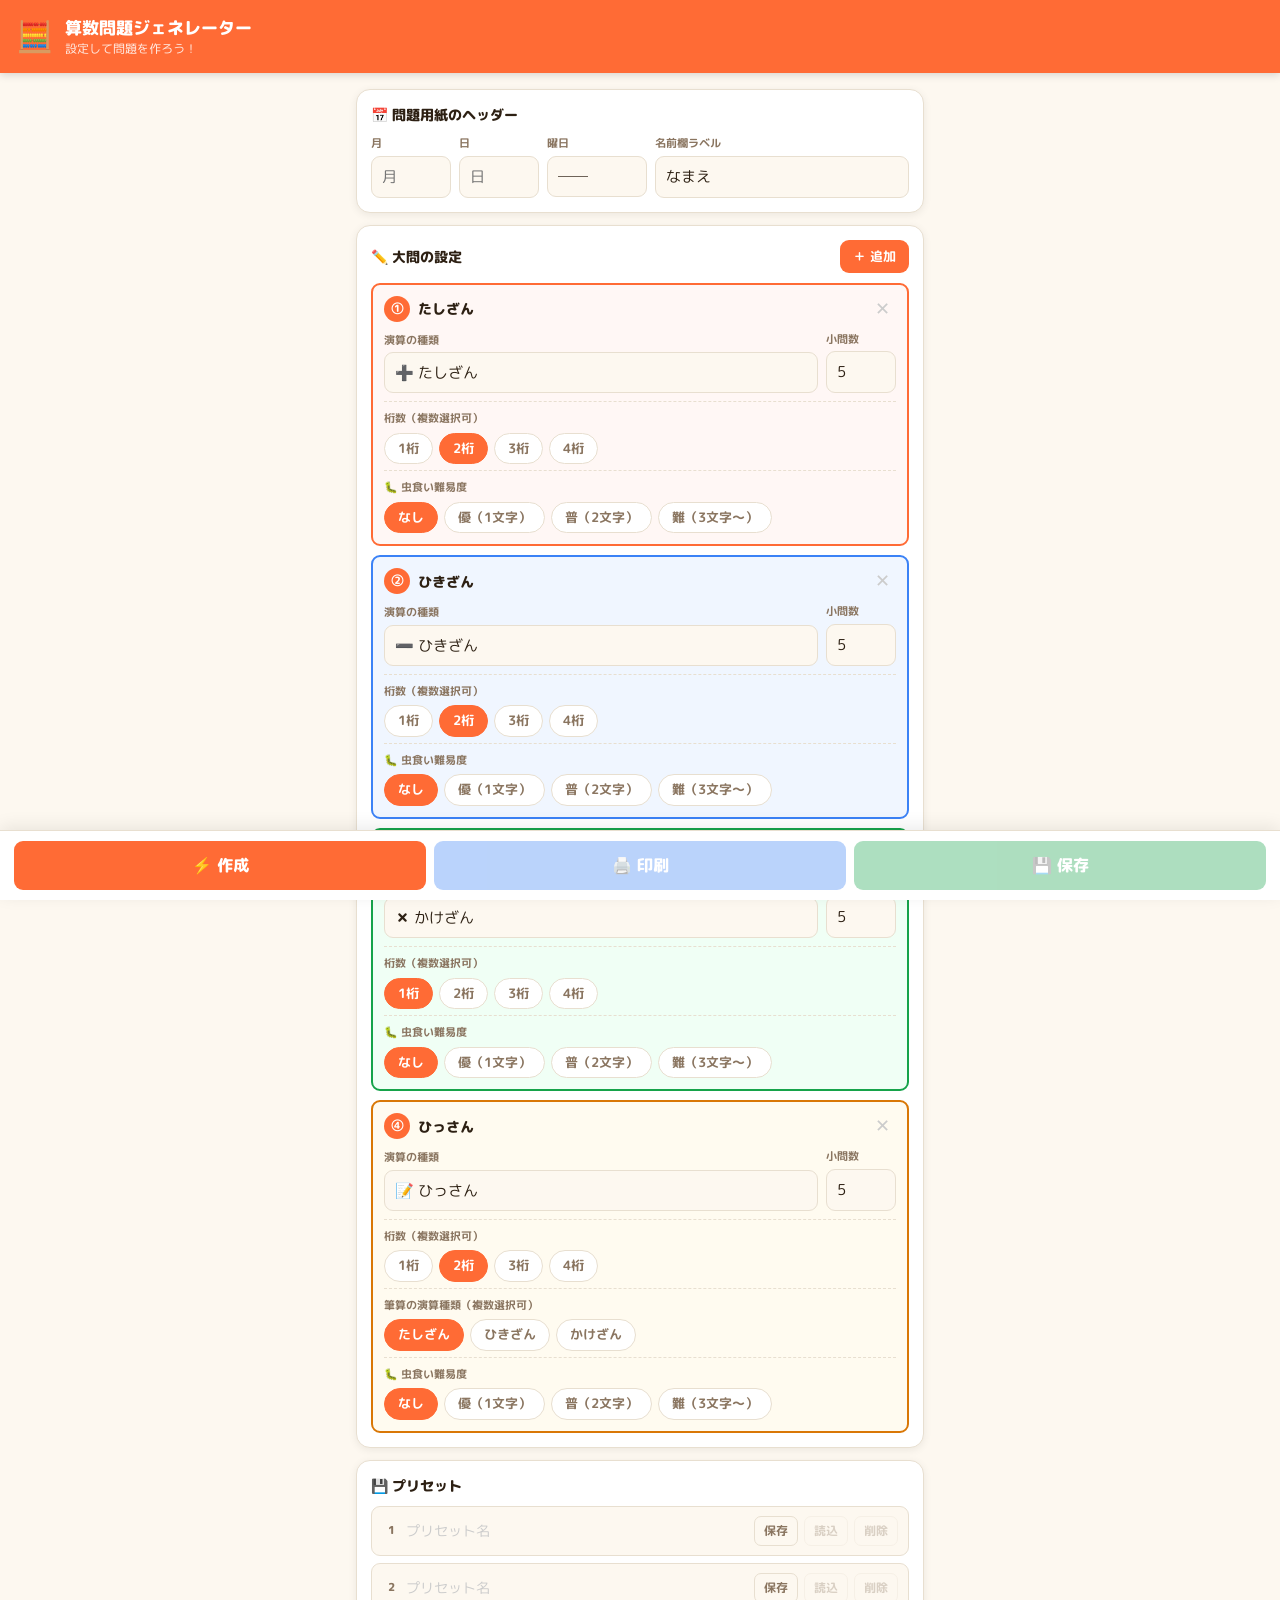
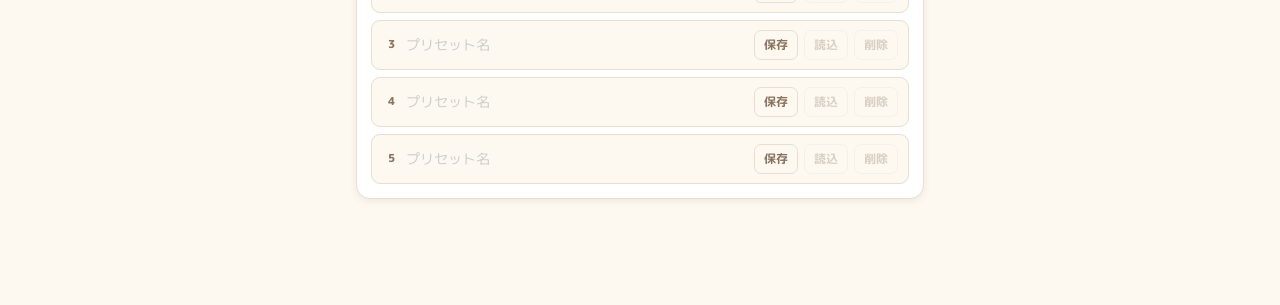
==== index.html @ 783d1499 "Add files via upload" ====
<!DOCTYPE html>
<html lang="ja">
<head>
  <meta charset="UTF-8">
  <meta name="viewport" content="width=device-width, initial-scale=1.0, maximum-scale=1.0">
  <meta name="mobile-web-app-capable" content="yes">
  <meta name="apple-mobile-web-app-status-bar-style" content="default">
  <meta name="apple-mobile-web-app-title" content="算数ジェネレーター">
  <meta name="theme-color" content="#ff6b35">
  <title>算数問題ジェネレーター</title>
  <link rel="manifest" href="manifest.webmanifest">
  <link rel="apple-touch-icon" href="icons/icon-192.png">
  <link rel="preconnect" href="https://fonts.googleapis.com">
  <link href="https://fonts.googleapis.com/css2?family=M+PLUS+Rounded+1c:wght@400;700;800&display=swap" rel="stylesheet">
  <link rel="stylesheet" href="app.css">
</head>
<body>
  <header class="app-header">
    <span class="app-logo">🧮</span>
    <div>
      <h1 class="app-title">算数問題ジェネレーター</h1>
      <p class="app-sub">設定して問題を作ろう！</p>
    </div>
  </header>

  <main class="main-content">

    <!-- ── ヘッダー設定 ── -->
    <section class="card">
      <h2 class="card-title">📅 問題用紙のヘッダー</h2>
      <div class="form-grid">
        <div class="form-group">
          <label>月</label>
          <input type="number" id="header-month" class="input" min="1" max="12" placeholder="月">
        </div>
        <div class="form-group">
          <label>日</label>
          <input type="number" id="header-day" class="input" min="1" max="31" placeholder="日">
        </div>
        <div class="form-group">
          <label>曜日</label>
          <select id="header-weekday" class="input">
            <option value="">──</option>
            <option>月</option><option>火</option><option>水</option>
            <option>木</option><option>金</option><option>土</option><option>日</option>
          </select>
        </div>
        <div class="form-group span2">
          <label>名前欄ラベル</label>
          <input type="text" id="header-namelabel" class="input" value="なまえ">
        </div>
      </div>
    </section>

    <!-- ── 大問設定 ── -->
    <section class="card">
      <div class="card-header-row">
        <h2 class="card-title">✏️ 大問の設定</h2>
        <button class="btn-add" id="btn-add-daion">＋ 追加</button>
      </div>
      <div id="daion-list"></div>
    </section>

    <!-- ── プリセット ── -->
    <section class="card">
      <h2 class="card-title">💾 プリセット</h2>
      <div id="preset-list"></div>
    </section>

  </main>

  <!-- ── アクションボタン ── -->
  <footer class="action-footer">
    <button class="btn-action btn-create" id="btn-create">⚡ 作成</button>
    <button class="btn-action btn-print"  id="btn-print"  disabled>🖨️ 印刷</button>
    <button class="btn-action btn-save"   id="btn-save"   disabled>💾 保存</button>
  </footer>

  <div class="toast" id="toast"></div>

  <script src="generator.js"></script>
  <script src="storage.js"></script>
  <script src="app.js"></script>

  <script>
    if ('serviceWorker' in navigator) {
      window.addEventListener('load', () => {
        navigator.serviceWorker.register('./sw.js')
          .then(r => console.log('SW registered:', r.scope))
          .catch(e => console.log('SW error:', e));
      });
    }
  </script>
</body>
</html>
---- app.css ----
/* app.css — モバイルファースト */
:root {
  --bg: #fdf8f0;
  --surface: #ffffff;
  --border: #e8dfd0;
  --text: #2d2013;
  --muted: #8a7560;
  --accent: #ff6b35;
  --op-add: #ff6b35; --op-sub: #3b82f6;
  --op-mul: #16a34a; --op-div: #9333ea; --op-wri: #d97706;
  --r: 14px; --rs: 9px;
}
*, *::before, *::after { box-sizing: border-box; margin: 0; padding: 0; }
html { -webkit-text-size-adjust: 100%; }
body {
  font-family: 'M PLUS Rounded 1c', sans-serif;
  background: var(--bg); color: var(--text);
  font-size: 15px; line-height: 1.5;
  padding-bottom: 90px;
}

/* ── Header ── */
.app-header {
  display: flex; align-items: center; gap: 12px;
  padding: 14px 16px;
  background: var(--accent); color: white;
  position: sticky; top: 0; z-index: 50;
  box-shadow: 0 2px 8px rgba(0,0,0,0.15);
}
.app-logo { font-size: 30px; }
.app-title { font-size: 17px; font-weight: 800; }
.app-sub   { font-size: 12px; opacity: 0.85; }

/* ── Main ── */
.main-content { padding: 12px; display: flex; flex-direction: column; gap: 12px; max-width: 600px; margin: 0 auto; }

/* ── Card ── */
.card { background: var(--surface); border: 1.5px solid var(--border); border-radius: var(--r); padding: 14px; box-shadow: 0 2px 8px rgba(0,0,0,0.07); }
.card-title { font-size: 14px; font-weight: 800; margin-bottom: 10px; }
.card-header-row { display: flex; align-items: center; justify-content: space-between; margin-bottom: 10px; }
.card-header-row .card-title { margin-bottom: 0; }

/* ── Forms ── */
.form-grid { display: grid; grid-template-columns: 1fr 1fr 1fr; gap: 8px; }
.form-group { display: flex; flex-direction: column; gap: 4px; }
.form-group.span2 { grid-column: span 2; }
label { font-size: 11px; font-weight: 700; color: var(--muted); }
.input {
  background: var(--bg); border: 1.5px solid var(--border);
  border-radius: var(--rs); padding: 9px 10px;
  font-family: inherit; font-size: 15px; color: var(--text);
  outline: none; width: 100%;
  -webkit-appearance: none; appearance: none;
}
.input:focus { border-color: var(--accent); }

/* ── 大問カード ── */
.daion-card {
  border: 2px solid var(--border); border-radius: var(--rs);
  padding: 11px; margin-bottom: 9px;
}
.daion-card:last-child { margin-bottom: 0; }
.daion-card.op-addition       { border-color: var(--op-add); background: #fff7f5; }
.daion-card.op-subtraction    { border-color: var(--op-sub); background: #f0f6ff; }
.daion-card.op-multiplication { border-color: var(--op-mul); background: #f0fff5; }
.daion-card.op-division       { border-color: var(--op-div); background: #f8f0ff; }
.daion-card.op-written        { border-color: var(--op-wri); background: #fffbf0; }
.daion-header { display: flex; align-items: center; gap: 8px; margin-bottom: 9px; }
.daion-num {
  width: 26px; height: 26px; border-radius: 50%; background: var(--accent);
  color: white; font-weight: 800; font-size: 13px;
  display: flex; align-items: center; justify-content: center; flex-shrink: 0;
}
.daion-lbl { font-weight: 800; font-size: 14px; flex: 1; }
.btn-remove {
  background: none; border: none; color: #ccc; cursor: pointer;
  font-size: 18px; padding: 2px 6px; border-radius: 6px;
  -webkit-tap-highlight-color: transparent;
  transition: color 0.15s;
}
.btn-remove:active { color: #ef4444; }
.daion-row { display: grid; grid-template-columns: 1fr auto; gap: 8px; align-items: end; margin-bottom: 8px; }
.daion-count-group { width: 70px; }

/* ── チェックピル ── */
.check-row { border-top: 1px dashed var(--border); padding-top: 8px; margin-top: 4px; }
.check-row + .check-row { margin-top: 6px; }
.check-row-label { font-size: 11px; font-weight: 700; color: var(--muted); display: block; margin-bottom: 6px; }
.check-pills { display: flex; flex-wrap: wrap; gap: 6px; }
.check-pill {
  display: inline-flex; align-items: center;
  padding: 5px 13px; border: 1.5px solid var(--border);
  border-radius: 20px; font-size: 13px; font-weight: 700;
  cursor: pointer; user-select: none; background: white;
  -webkit-tap-highlight-color: transparent;
  transition: all 0.15s;
}
.check-pill input { display: none; }
.check-pill:has(input:checked) { background: var(--accent); border-color: var(--accent); color: white; }

/* ── 追加ボタン ── */
.btn-add {
  background: var(--accent); color: white; border: none;
  border-radius: var(--rs); padding: 7px 13px;
  font-family: inherit; font-size: 13px; font-weight: 700;
  cursor: pointer; -webkit-tap-highlight-color: transparent;
}
.btn-add:disabled { opacity: 0.4; }

/* ── プリセット ── */
.preset-row {
  display: flex; align-items: center; gap: 6px;
  padding: 9px 10px; margin-bottom: 7px;
  border: 1.5px solid var(--border); border-radius: var(--rs);
  background: var(--bg);
}
.preset-row:last-child { margin-bottom: 0; }
.preset-row.has-data { border-color: var(--op-wri); background: #fffbf0; }
.preset-idx { font-size: 11px; font-weight: 800; color: var(--muted); width: 18px; flex-shrink: 0; text-align: center; }
.preset-name {
  flex: 1; border: none; background: transparent;
  font-family: inherit; font-size: 14px; color: var(--text);
  outline: none; min-width: 0;
}
.preset-name::placeholder { color: #ccc; }
.preset-btn {
  border: 1.5px solid var(--border); border-radius: 7px;
  padding: 5px 9px; font-family: inherit; font-size: 12px; font-weight: 700;
  cursor: pointer; background: none; color: var(--muted); white-space: nowrap;
  -webkit-tap-highlight-color: transparent;
}
.preset-btn:disabled { opacity: 0.3; }
.preset-btn.save-btn:active { border-color: #3b82f6; color: #3b82f6; }
.preset-btn.load-btn:active { border-color: #16a34a; color: #16a34a; }
.preset-btn.del-btn:active  { border-color: #ef4444; color: #ef4444; }

/* ── フッター ── */
.action-footer {
  position: fixed; bottom: 0; left: 0; right: 0;
  display: flex; gap: 8px; padding: 10px 14px;
  background: var(--surface); border-top: 1.5px solid var(--border);
  box-shadow: 0 -4px 16px rgba(0,0,0,0.08);
  padding-bottom: calc(10px + env(safe-area-inset-bottom));
}
.btn-action {
  flex: 1; padding: 13px 6px;
  border: none; border-radius: var(--rs);
  font-family: inherit; font-size: 15px; font-weight: 800;
  cursor: pointer; -webkit-tap-highlight-color: transparent;
  transition: opacity 0.1s;
}
.btn-action:active { opacity: 0.8; }
.btn-action:disabled { opacity: 0.35; }
.btn-create { background: var(--accent); color: white; }
.btn-print  { background: #3b82f6; color: white; }
.btn-save   { background: #16a34a; color: white; }

/* ── Toast ── */
.toast {
  position: fixed; bottom: 90px; left: 50%;
  transform: translateX(-50%) translateY(8px);
  background: #2d2013; color: white;
  padding: 8px 18px; border-radius: 20px;
  font-size: 13px; font-weight: 700;
  opacity: 0; transition: opacity 0.2s, transform 0.2s;
  pointer-events: none; white-space: nowrap; z-index: 200;
}
.toast.show { opacity: 1; transform: translateX(-50%) translateY(0); }

/* ── iPad/Desktop ── */
@media (min-width: 640px) {
  .main-content { padding: 16px; }
  .form-grid { grid-template-columns: 80px 80px 100px 1fr; }
  .form-group.span2 { grid-column: auto; }
  .btn-action { font-size: 16px; }
}



/* ─── 虫食い難易度ピル（:has()不使用・全ブラウザ対応） ─── */
.mushikui-level-pill input { display: none; }

/* active クラスを JS で付与してスタイルを変える */
.mushikui-level-pill.active-off    { background:#6b7280; border-color:#6b7280; color:white; }
.mushikui-level-pill.active-easy   { background:#16a34a; border-color:#16a34a; color:white; }
.mushikui-level-pill.active-normal { background:#d97706; border-color:#d97706; color:white; }
.mushikui-level-pill.active-hard   { background:#dc2626; border-color:#dc2626; color:white; }
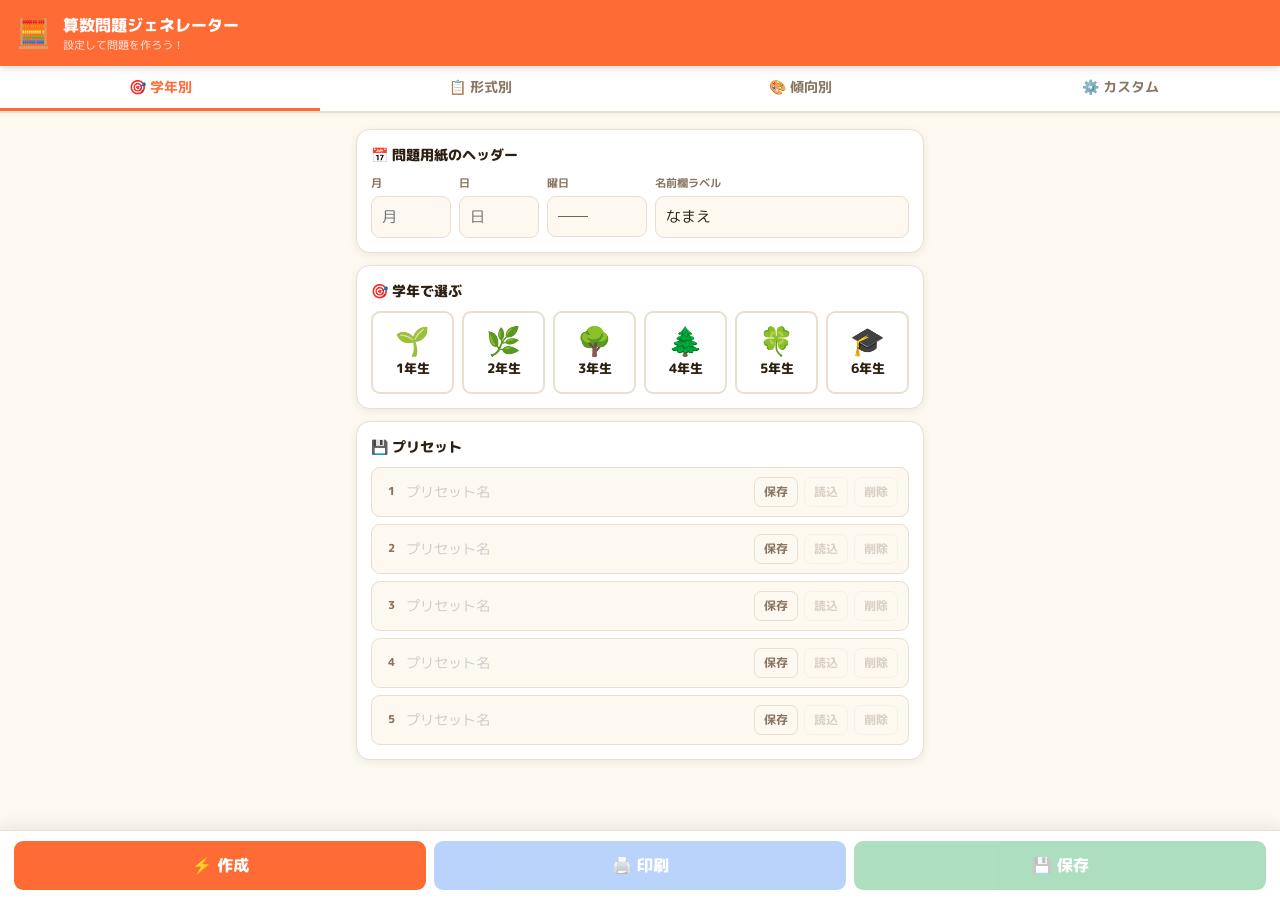
==== commit bb7a1bd4: "Add files via upload" ====
--- a/index.html
+++ b/index.html
@@ -4,8 +4,6 @@
   <meta charset="UTF-8">
   <meta name="viewport" content="width=device-width, initial-scale=1.0, maximum-scale=1.0">
   <meta name="mobile-web-app-capable" content="yes">
-  <meta name="apple-mobile-web-app-status-bar-style" content="default">
-  <meta name="apple-mobile-web-app-title" content="算数ジェネレーター">
   <meta name="theme-color" content="#ff6b35">
   <title>算数問題ジェネレーター</title>
   <link rel="manifest" href="manifest.webmanifest">
@@ -23,9 +21,17 @@
     </div>
   </header>
 
+  <!-- タブ -->
+  <nav class="tabs-bar">
+    <button class="tab-btn active" data-tab="grade">🎯 学年別</button>
+    <button class="tab-btn" data-tab="format">📋 形式別</button>
+    <button class="tab-btn" data-tab="tendency">🎨 傾向別</button>
+    <button class="tab-btn" data-tab="custom">⚙️ カスタム</button>
+  </nav>
+
   <main class="main-content">
 
-    <!-- ── ヘッダー設定 ── -->
+    <!-- 共通: ヘッダー設定 -->
     <section class="card">
       <h2 class="card-title">📅 問題用紙のヘッダー</h2>
       <div class="form-grid">
@@ -52,16 +58,48 @@
       </div>
     </section>
 
-    <!-- ── 大問設定 ── -->
-    <section class="card">
-      <div class="card-header-row">
-        <h2 class="card-title">✏️ 大問の設定</h2>
-        <button class="btn-add" id="btn-add-daion">＋ 追加</button>
+    <!-- 🎯 学年別タブ -->
+    <section class="tab-pane active" id="pane-grade">
+      <div class="card">
+        <h2 class="card-title">🎯 学年で選ぶ</h2>
+        <div class="grade-cards" id="grade-cards"></div>
+        <div class="topics-area" id="topics-area" hidden>
+          <h3 class="topics-title" id="topics-title"></h3>
+          <div class="topics-list" id="topics-list"></div>
+        </div>
       </div>
-      <div id="daion-list"></div>
     </section>
 
-    <!-- ── プリセット ── -->
+    <!-- 📋 形式別タブ (placeholder) -->
+    <section class="tab-pane" id="pane-format" hidden>
+      <div class="card coming-soon-card">
+        <div class="coming-icon">📋</div>
+        <h2 class="coming-title">出題形式別</h2>
+        <p class="coming-desc">基本計算・虫食い・筆算特訓・ミックス・スピードテストなど<br>近日公開予定</p>
+      </div>
+    </section>
+
+    <!-- 🎨 傾向別タブ (placeholder) -->
+    <section class="tab-pane" id="pane-tendency" hidden>
+      <div class="card coming-soon-card">
+        <div class="coming-icon">🎨</div>
+        <h2 class="coming-title">出題傾向別</h2>
+        <p class="coming-desc">苦手克服・総復習・挑戦問題・毎日5分など<br>近日公開予定</p>
+      </div>
+    </section>
+
+    <!-- ⚙️ カスタムタブ -->
+    <section class="tab-pane" id="pane-custom" hidden>
+      <div class="card">
+        <div class="card-header-row">
+          <h2 class="card-title">✏️ 大問の設定</h2>
+          <button class="btn-add" id="btn-add-daion">＋ 追加</button>
+        </div>
+        <div id="daion-list"></div>
+      </div>
+    </section>
+
+    <!-- 共通: プリセット -->
     <section class="card">
       <h2 class="card-title">💾 プリセット</h2>
       <div id="preset-list"></div>
@@ -69,7 +107,6 @@
 
   </main>
 
-  <!-- ── アクションボタン ── -->
   <footer class="action-footer">
     <button class="btn-action btn-create" id="btn-create">⚡ 作成</button>
     <button class="btn-action btn-print"  id="btn-print"  disabled>🖨️ 印刷</button>
@@ -80,15 +117,11 @@
 
   <script src="generator.js"></script>
   <script src="storage.js"></script>
+  <script src="templates.js"></script>
   <script src="app.js"></script>
-
   <script>
     if ('serviceWorker' in navigator) {
-      window.addEventListener('load', () => {
-        navigator.serviceWorker.register('./sw.js')
-          .then(r => console.log('SW registered:', r.scope))
-          .catch(e => console.log('SW error:', e));
-      });
+      window.addEventListener('load', () => navigator.serviceWorker.register('./sw.js').catch(()=>{}));
     }
   </script>
 </body>
--- a/app.css
+++ b/app.css
@@ -22,14 +22,48 @@
 /* ── Header ── */
 .app-header {
   display: flex; align-items: center; gap: 12px;
-  padding: 14px 16px;
+  padding: 12px 16px;
   background: var(--accent); color: white;
-  position: sticky; top: 0; z-index: 50;
+  position: sticky; top: 0; z-index: 60;
   box-shadow: 0 2px 8px rgba(0,0,0,0.15);
 }
-.app-logo { font-size: 30px; }
-.app-title { font-size: 17px; font-weight: 800; }
-.app-sub   { font-size: 12px; opacity: 0.85; }
+.app-logo { font-size: 28px; }
+.app-title { font-size: 16px; font-weight: 800; }
+.app-sub { font-size: 11px; opacity: 0.85; }
+
+/* ── Tabs ── */
+.tabs-bar {
+  display: flex;
+  background: var(--surface);
+  border-bottom: 2px solid var(--border);
+  position: sticky;
+  top: 56px;
+  z-index: 50;
+  overflow-x: auto;
+  box-shadow: 0 1px 4px rgba(0,0,0,0.05);
+  -webkit-overflow-scrolling: touch;
+}
+.tab-btn {
+  flex: 1;
+  min-width: max-content;
+  padding: 11px 12px;
+  border: none;
+  background: transparent;
+  color: var(--muted);
+  font-family: inherit;
+  font-size: 13px;
+  font-weight: 700;
+  cursor: pointer;
+  white-space: nowrap;
+  border-bottom: 3px solid transparent;
+  transition: color 0.15s, border-color 0.15s, background 0.15s;
+  -webkit-tap-highlight-color: transparent;
+}
+.tab-btn:hover { background: rgba(255,107,53,0.05); }
+.tab-btn.active {
+  color: var(--accent);
+  border-bottom-color: var(--accent);
+}
 
 /* ── Main ── */
 .main-content { padding: 12px; display: flex; flex-direction: column; gap: 12px; max-width: 600px; margin: 0 auto; }
@@ -39,6 +73,82 @@
 .card-title { font-size: 14px; font-weight: 800; margin-bottom: 10px; }
 .card-header-row { display: flex; align-items: center; justify-content: space-between; margin-bottom: 10px; }
 .card-header-row .card-title { margin-bottom: 0; }
+
+/* ── Tab Panes ── */
+.tab-pane[hidden] { display: none; }
+
+/* ── 学年カード ── */
+.grade-cards {
+  display: grid;
+  grid-template-columns: repeat(3, 1fr);
+  gap: 8px;
+}
+.grade-card {
+  display: flex;
+  flex-direction: column;
+  align-items: center;
+  gap: 4px;
+  padding: 14px 6px;
+  border: 2px solid var(--border);
+  border-radius: var(--rs);
+  background: white;
+  font-family: inherit;
+  cursor: pointer;
+  -webkit-tap-highlight-color: transparent;
+  transition: all 0.15s;
+}
+.grade-card:hover { border-color: var(--accent); transform: translateY(-1px); }
+.grade-card.selected {
+  border-color: var(--accent);
+  background: #fff7f5;
+  box-shadow: 0 0 0 3px rgba(255,107,53,0.15);
+}
+.grade-icon { font-size: 28px; line-height: 1; }
+.grade-name { font-size: 13px; font-weight: 800; color: var(--text); }
+
+/* ── トピック一覧 ── */
+.topics-area {
+  margin-top: 16px;
+  padding-top: 14px;
+  border-top: 1.5px dashed var(--border);
+}
+.topics-title {
+  font-size: 14px;
+  font-weight: 800;
+  margin-bottom: 10px;
+  color: var(--accent);
+}
+.topics-list {
+  display: flex;
+  flex-direction: column;
+  gap: 7px;
+}
+.topic-card {
+  display: flex;
+  flex-direction: column;
+  gap: 3px;
+  padding: 11px 13px;
+  border: 1.5px solid var(--border);
+  border-radius: var(--rs);
+  background: white;
+  text-align: left;
+  font-family: inherit;
+  cursor: pointer;
+  -webkit-tap-highlight-color: transparent;
+  transition: all 0.15s;
+}
+.topic-card:hover { border-color: var(--accent); background: #fff7f5; }
+.topic-name { font-size: 14px; font-weight: 800; color: var(--text); }
+.topic-desc { font-size: 12px; color: var(--muted); }
+
+/* ── Coming Soon ── */
+.coming-soon-card {
+  text-align: center;
+  padding: 36px 20px;
+}
+.coming-icon { font-size: 48px; margin-bottom: 12px; }
+.coming-title { font-size: 18px; font-weight: 800; margin-bottom: 8px; color: var(--accent); }
+.coming-desc { font-size: 13px; color: var(--muted); line-height: 1.7; }
 
 /* ── Forms ── */
 .form-grid { display: grid; grid-template-columns: 1fr 1fr 1fr; gap: 8px; }
@@ -76,7 +186,6 @@
   background: none; border: none; color: #ccc; cursor: pointer;
   font-size: 18px; padding: 2px 6px; border-radius: 6px;
   -webkit-tap-highlight-color: transparent;
-  transition: color 0.15s;
 }
 .btn-remove:active { color: #ef4444; }
 .daion-row { display: grid; grid-template-columns: 1fr auto; gap: 8px; align-items: end; margin-bottom: 8px; }
@@ -98,6 +207,13 @@
 .check-pill input { display: none; }
 .check-pill:has(input:checked) { background: var(--accent); border-color: var(--accent); color: white; }
 
+/* 虫食い難易度ピル（:has()不使用） */
+.mushikui-level-pill input { display: none; }
+.mushikui-level-pill.active-off    { background:#6b7280; border-color:#6b7280; color:white; }
+.mushikui-level-pill.active-easy   { background:#16a34a; border-color:#16a34a; color:white; }
+.mushikui-level-pill.active-normal { background:#d97706; border-color:#d97706; color:white; }
+.mushikui-level-pill.active-hard   { background:#dc2626; border-color:#dc2626; color:white; }
+
 /* ── 追加ボタン ── */
 .btn-add {
   background: var(--accent); color: white; border: none;
@@ -141,6 +257,7 @@
   background: var(--surface); border-top: 1.5px solid var(--border);
   box-shadow: 0 -4px 16px rgba(0,0,0,0.08);
   padding-bottom: calc(10px + env(safe-area-inset-bottom));
+  z-index: 40;
 }
 .btn-action {
   flex: 1; padding: 13px 6px;
@@ -173,15 +290,6 @@
   .form-grid { grid-template-columns: 80px 80px 100px 1fr; }
   .form-group.span2 { grid-column: auto; }
   .btn-action { font-size: 16px; }
-}
-
-
-
-/* ─── 虫食い難易度ピル（:has()不使用・全ブラウザ対応） ─── */
-.mushikui-level-pill input { display: none; }
-
-/* active クラスを JS で付与してスタイルを変える */
-.mushikui-level-pill.active-off    { background:#6b7280; border-color:#6b7280; color:white; }
-.mushikui-level-pill.active-easy   { background:#16a34a; border-color:#16a34a; color:white; }
-.mushikui-level-pill.active-normal { background:#d97706; border-color:#d97706; color:white; }
-.mushikui-level-pill.active-hard   { background:#dc2626; border-color:#dc2626; color:white; }
+  .grade-cards { grid-template-columns: repeat(6, 1fr); }
+  .tab-btn { font-size: 14px; }
+}
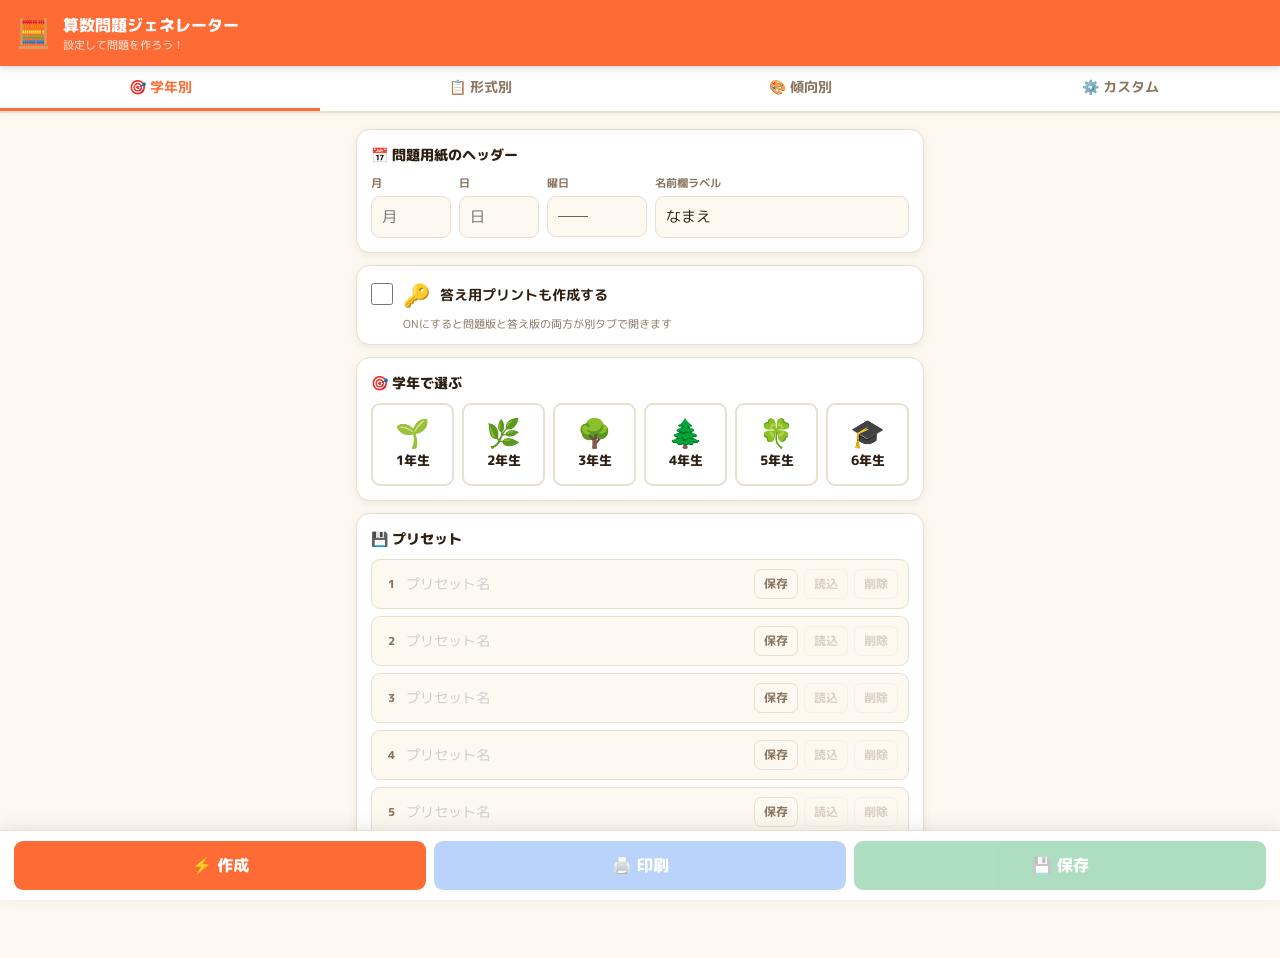
==== commit 276cec30: "Add files via upload" ====
--- a/index.html
+++ b/index.html
@@ -56,6 +56,16 @@
           <input type="text" id="header-namelabel" class="input" value="なまえ">
         </div>
       </div>
+    </section>
+
+    <!-- 答え用プリント -->
+    <section class="card answer-option-card">
+      <label class="answer-toggle">
+        <input type="checkbox" id="create-answer-sheet">
+        <span class="answer-toggle-icon">🔑</span>
+        <span class="answer-toggle-label">答え用プリントも作成する</span>
+      </label>
+      <p class="answer-toggle-hint">ONにすると問題版と答え版の両方が別タブで開きます</p>
     </section>
 
     <!-- 🎯 学年別タブ -->
--- a/app.css
+++ b/app.css
@@ -293,3 +293,32 @@
   .grade-cards { grid-template-columns: repeat(6, 1fr); }
   .tab-btn { font-size: 14px; }
 }
+
+/* ── 答え用プリント・トグル ── */
+.answer-option-card { padding: 12px 14px; }
+.answer-toggle {
+  display: flex;
+  align-items: center;
+  gap: 10px;
+  cursor: pointer;
+  -webkit-tap-highlight-color: transparent;
+  font-weight: 700;
+  font-size: 14px;
+  color: var(--text);
+}
+.answer-toggle input[type="checkbox"] {
+  width: 22px;
+  height: 22px;
+  cursor: pointer;
+  accent-color: #dc2626;
+  margin: 0;
+}
+.answer-toggle-icon { font-size: 22px; }
+.answer-toggle-label { flex: 1; }
+.answer-toggle-hint {
+  font-size: 11px;
+  color: var(--muted);
+  margin-top: 6px;
+  margin-left: 32px;
+  line-height: 1.4;
+}
